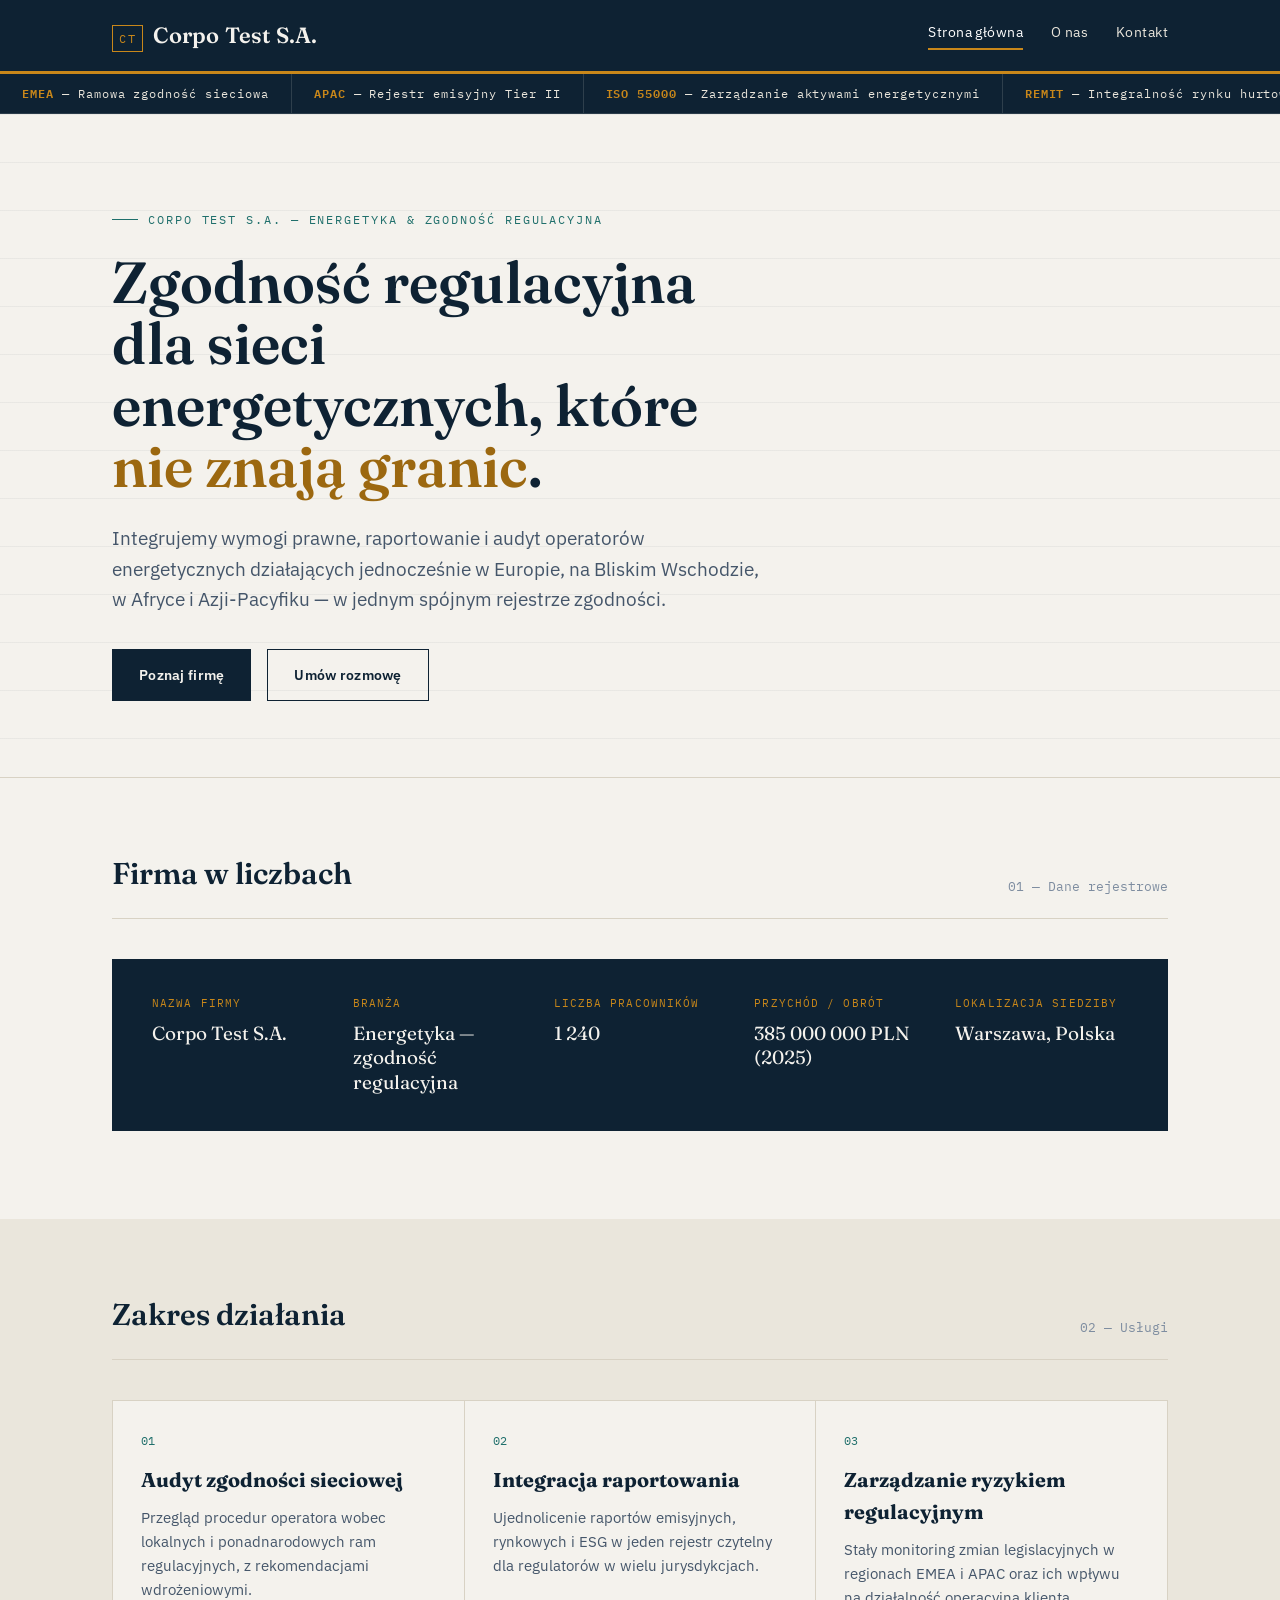
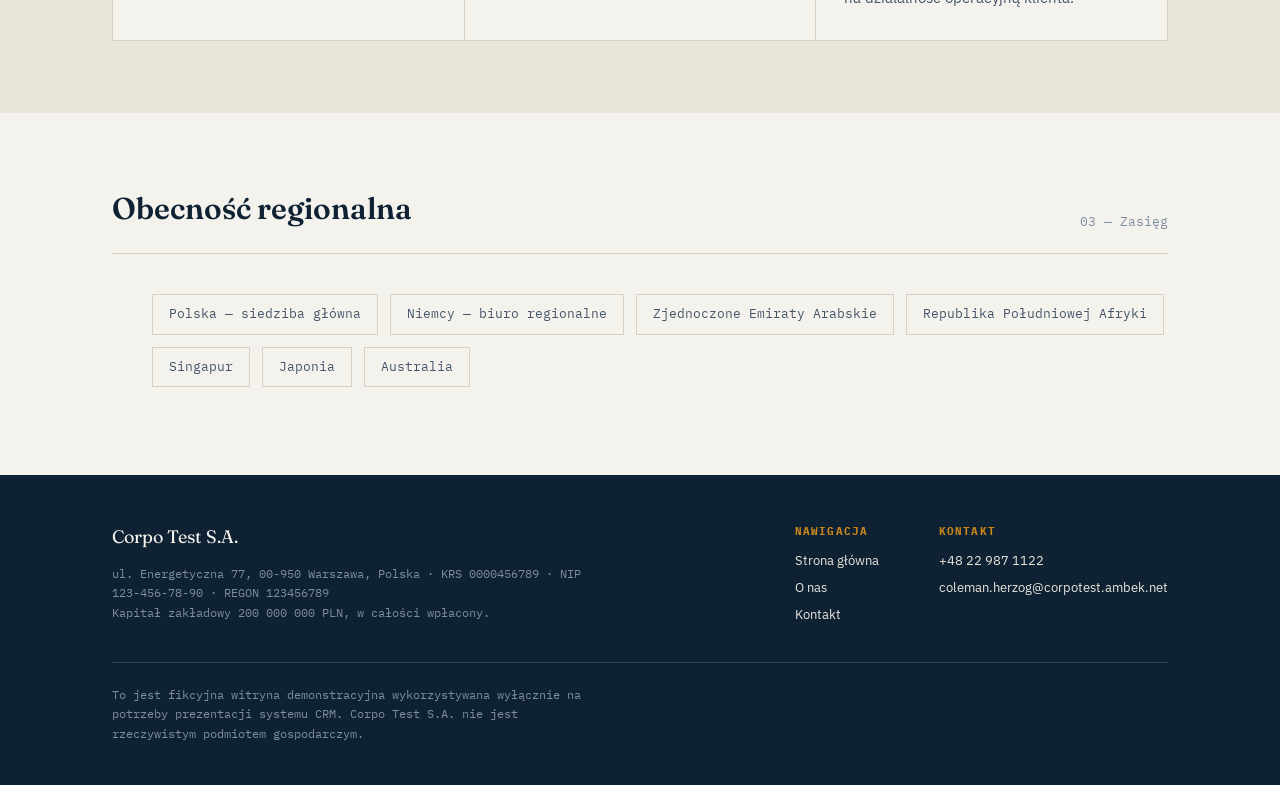
==== CorpoTest/index.html @ f5c0f4e0 "Add files via upload" ====
<!DOCTYPE html>
<html lang="pl">
<head>
<meta charset="UTF-8">
<meta name="viewport" content="width=device-width, initial-scale=1.0">
<title>Corpo Test S.A. — Zgodność regulacyjna w energetyce EMEA/APAC</title>
<meta name="description" content="Corpo Test S.A. — doradztwo i integracja zgodności regulacyjnej dla multinarodowych operatorów energetycznych w regionach EMEA i APAC.">
<link rel="preconnect" href="https://fonts.googleapis.com">
<link href="https://fonts.googleapis.com/css2?family=Fraunces:opsz,wght@9..144,500;9..144,600;9..144,700&family=IBM+Plex+Sans:wght@400;500;600&family=IBM+Plex+Mono:wght@400;500;600&display=swap" rel="stylesheet">
<link rel="stylesheet" href="style.css">
</head>
<body>

<header class="site-header">
  <div class="wrap">
    <a class="brand" href="index.html">
      <span class="brand-mark">CT</span>
      <span class="brand-name">Corpo Test S.A.</span>
    </a>
    <nav class="site-nav">
      <a href="index.html" aria-current="page">Strona główna</a>
      <a href="o-nas.html">O nas</a>
      <a href="kontakt.html">Kontakt</a>
    </nav>
  </div>
</header>

<div class="ledger-strip" aria-hidden="true">
  <div class="ledger-track">
    <span><b>EMEA</b> — Ramowa zgodność sieciowa</span>
    <span><b>APAC</b> — Rejestr emisyjny Tier II</span>
    <span><b>ISO 55000</b> — Zarządzanie aktywami energetycznymi</span>
    <span><b>REMIT</b> — Integralność rynku hurtowego</span>
    <span><b>ESG</b> — Raportowanie łańcucha dostaw</span>
    <span><b>EMEA</b> — Ramowa zgodność sieciowa</span>
    <span><b>APAC</b> — Rejestr emisyjny Tier II</span>
    <span><b>ISO 55000</b> — Zarządzanie aktywami energetycznymi</span>
    <span><b>REMIT</b> — Integralność rynku hurtowego</span>
    <span><b>ESG</b> — Raportowanie łańcucha dostaw</span>
  </div>
</div>

<main>

  <section class="hero gridlines">
    <div class="wrap">
      <div class="eyebrow">Corpo Test S.A. — Energetyka &amp; Zgodność regulacyjna</div>
      <h1>Zgodność regulacyjna dla sieci energetycznych, które <em>nie znają granic</em>.</h1>
      <p class="lede">Integrujemy wymogi prawne, raportowanie i audyt operatorów energetycznych działających jednocześnie w Europie, na Bliskim Wschodzie, w Afryce i Azji-Pacyfiku — w jednym spójnym rejestrze zgodności.</p>
      <div class="btn-row">
        <a class="btn btn-primary" href="o-nas.html">Poznaj firmę</a>
        <a class="btn btn-ghost" href="kontakt.html">Umów rozmowę</a>
      </div>
    </div>
  </section>

  <section>
    <div class="wrap">
      <div class="section-head">
        <h2>Firma w liczbach</h2>
        <span class="num">01 — Dane rejestrowe</span>
      </div>
      <dl class="company-facts">
        <div class="fact">
          <dt>Nazwa firmy</dt>
          <dd data-field="nazwa-firmy">Corpo Test S.A.</dd>
        </div>
        <div class="fact">
          <dt>Branża</dt>
          <dd data-field="branza">Energetyka — zgodność regulacyjna</dd>
        </div>
        <div class="fact">
          <dt>Liczba pracowników</dt>
          <dd data-field="liczba-pracownikow">1 240</dd>
        </div>
        <div class="fact">
          <dt>Przychód / obrót</dt>
          <dd data-field="przychod">385 000 000 PLN (2025)</dd>
        </div>
        <div class="fact">
          <dt>Lokalizacja siedziby</dt>
          <dd data-field="lokalizacja-siedziby">Warszawa, Polska</dd>
        </div>
      </dl>
    </div>
  </section>

  <section class="alt">
    <div class="wrap">
      <div class="section-head">
        <h2>Zakres działania</h2>
        <span class="num">02 — Usługi</span>
      </div>
      <div class="grid-3">
        <div class="card">
          <div class="card-index">01</div>
          <h3>Audyt zgodności sieciowej</h3>
          <p>Przegląd procedur operatora wobec lokalnych i ponadnarodowych ram regulacyjnych, z rekomendacjami wdrożeniowymi.</p>
        </div>
        <div class="card">
          <div class="card-index">02</div>
          <h3>Integracja raportowania</h3>
          <p>Ujednolicenie raportów emisyjnych, rynkowych i ESG w jeden rejestr czytelny dla regulatorów w wielu jurysdykcjach.</p>
        </div>
        <div class="card">
          <div class="card-index">03</div>
          <h3>Zarządzanie ryzykiem regulacyjnym</h3>
          <p>Stały monitoring zmian legislacyjnych w regionach EMEA i APAC oraz ich wpływu na działalność operacyjną klienta.</p>
        </div>
      </div>
    </div>
  </section>

  <section>
    <div class="wrap">
      <div class="section-head">
        <h2>Obecność regionalna</h2>
        <span class="num">03 — Zasięg</span>
      </div>
      <ul class="region-list">
        <li>Polska — siedziba główna</li>
        <li>Niemcy — biuro regionalne</li>
        <li>Zjednoczone Emiraty Arabskie</li>
        <li>Republika Południowej Afryki</li>
        <li>Singapur</li>
        <li>Japonia</li>
        <li>Australia</li>
      </ul>
    </div>
  </section>

</main>

<footer>
  <div class="wrap">
    <div class="foot-top">
      <div>
        <div class="foot-brand">Corpo Test S.A.</div>
        <p class="legal">
          ul. Energetyczna 77, 00-950 Warszawa, Polska · KRS 0000456789 · NIP 123-456-78-90 · REGON 123456789<br>
          Kapitał zakładowy 200 000 000 PLN, w całości wpłacony.
        </p>
      </div>
      <div class="foot-cols">
        <div>
          <h5>Nawigacja</h5>
          <ul>
            <li><a href="index.html">Strona główna</a></li>
            <li><a href="o-nas.html">O nas</a></li>
            <li><a href="kontakt.html">Kontakt</a></li>
          </ul>
        </div>
        <div>
          <h5>Kontakt</h5>
          <ul>
            <li>+48 22 987 1122</li>
            <li>coleman.herzog@corpotest.ambek.net</li>
          </ul>
        </div>
      </div>
    </div>
    <p class="legal">To jest fikcyjna witryna demonstracyjna wykorzystywana wyłącznie na potrzeby prezentacji systemu CRM. Corpo Test S.A. nie jest rzeczywistym podmiotem gospodarczym.</p>
  </div>
</footer>

</body>
</html>
---- CorpoTest/style.css ----
/* ============================================================
   Corpo Test S.A. — demo corporate site
   Tokens
   ============================================================ */
:root{
  --ink:        #0E2233;   /* deep navy — primary text / headers */
  --steel:      #45566A;   /* secondary text */
  --steel-soft: #7E8DA0;   /* muted text / captions */
  --amber:      #C8871A;   /* signature accent — nods to the "Ambek" grid */
  --amber-deep: #9C6810;
  --teal:       #1F6F6B;   /* data / ledger accent */
  --paper:      #F4F2ED;   /* page background */
  --paper-dim:  #EAE6DC;   /* panel background */
  --line:       #D8D2C4;   /* hairline rule */
  --white:      #FFFFFF;

  --display: "Fraunces", "Iowan Old Style", Georgia, serif;
  --body:    "IBM Plex Sans", "Segoe UI", sans-serif;
  --mono:    "IBM Plex Mono", "SFMono-Regular", monospace;
}

*{ box-sizing:border-box; }
html{ scroll-behavior:smooth; }
body{
  margin:0;
  background:var(--paper);
  color:var(--ink);
  font-family:var(--body);
  font-size:16px;
  line-height:1.6;
  -webkit-font-smoothing:antialiased;
}
img{ max-width:100%; display:block; }
a{ color:inherit; }
.wrap{
  max-width:1120px;
  margin:0 auto;
  padding:0 32px;
}

/* ---------------- Grid-line texture (energy + ledger motif) ---------------- */
.gridlines{
  background-image: repeating-linear-gradient(
    to bottom,
    rgba(14,34,51,0.05) 0px,
    rgba(14,34,51,0.05) 1px,
    transparent 1px,
    transparent 48px
  );
}

/* ---------------- Header / nav ---------------- */
.site-header{
  position:sticky; top:0; z-index:40;
  background:var(--ink);
  color:var(--paper);
  border-bottom:3px solid var(--amber);
}
.site-header .wrap{
  display:flex;
  align-items:center;
  justify-content:space-between;
  padding-top:18px;
  padding-bottom:18px;
}
.brand{
  display:flex;
  align-items:baseline;
  gap:10px;
  text-decoration:none;
  color:var(--paper);
}
.brand-mark{
  font-family:var(--mono);
  font-size:12px;
  letter-spacing:0.14em;
  color:var(--amber);
  border:1px solid var(--amber);
  padding:3px 6px;
}
.brand-name{
  font-family:var(--display);
  font-weight:600;
  font-size:22px;
  letter-spacing:0.01em;
}
.site-nav{
  display:flex;
  gap:28px;
  font-size:14px;
  letter-spacing:0.03em;
}
.site-nav a{
  text-decoration:none;
  color:var(--paper-dim);
  padding-bottom:4px;
  border-bottom:2px solid transparent;
  transition:border-color .15s ease, color .15s ease;
}
.site-nav a:hover,
.site-nav a[aria-current="page"]{
  color:var(--white);
  border-bottom-color:var(--amber);
}

/* ---------------- Ledger strip — signature element ----------------
   A running register of the compliance frameworks the (fictional)
   company operates under. Reads like a ticker crossed with a
   regulatory filing stamp. */
.ledger-strip{
  background:var(--ink);
  color:var(--paper-dim);
  overflow:hidden;
  border-bottom:1px solid rgba(244,242,237,0.12);
}
.ledger-track{
  display:flex;
  gap:0;
  font-family:var(--mono);
  font-size:12px;
  letter-spacing:0.08em;
  white-space:nowrap;
  animation:ledger-scroll 38s linear infinite;
  width:max-content;
}
.ledger-track span{
  padding:10px 22px;
  border-right:1px solid rgba(244,242,237,0.14);
  color:var(--paper-dim);
}
.ledger-track span b{ color:var(--amber); font-weight:600; }
@keyframes ledger-scroll{
  from{ transform:translateX(0); }
  to{ transform:translateX(-50%); }
}
@media (prefers-reduced-motion: reduce){
  .ledger-track{ animation:none; }
}

/* ---------------- Hero ---------------- */
.hero{
  padding:96px 0 76px;
  border-bottom:1px solid var(--line);
}
.eyebrow{
  font-family:var(--mono);
  font-size:12px;
  letter-spacing:0.16em;
  text-transform:uppercase;
  color:var(--teal);
  display:flex;
  align-items:center;
  gap:10px;
  margin-bottom:22px;
}
.eyebrow::before{
  content:"";
  width:26px; height:1px;
  background:var(--teal);
  display:inline-block;
}
.hero h1{
  font-family:var(--display);
  font-weight:600;
  font-size:clamp(34px, 5vw, 58px);
  line-height:1.06;
  margin:0 0 26px;
  max-width:16ch;
  color:var(--ink);
}
.hero h1 em{
  font-style:normal;
  color:var(--amber-deep);
}
.hero p.lede{
  font-size:19px;
  color:var(--steel);
  max-width:60ch;
  margin:0 0 34px;
}
.btn-row{ display:flex; gap:16px; flex-wrap:wrap; }
.btn{
  display:inline-block;
  font-family:var(--body);
  font-size:14px;
  font-weight:600;
  letter-spacing:0.02em;
  padding:14px 26px;
  text-decoration:none;
  border:1px solid var(--ink);
}
.btn-primary{
  background:var(--ink);
  color:var(--paper);
}
.btn-primary:hover{ background:var(--amber-deep); border-color:var(--amber-deep); }
.btn-ghost{
  background:transparent;
  color:var(--ink);
}
.btn-ghost:hover{ background:var(--ink); color:var(--paper); }

/* ---------------- Section scaffolding ---------------- */
section{ padding:72px 0; }
section.alt{ background:var(--paper-dim); }
.section-head{
  display:flex;
  justify-content:space-between;
  align-items:flex-end;
  gap:24px;
  margin-bottom:40px;
  border-bottom:1px solid var(--line);
  padding-bottom:20px;
}
.section-head h2{
  font-family:var(--display);
  font-weight:600;
  font-size:30px;
  margin:0;
  color:var(--ink);
}
.section-head .num{
  font-family:var(--mono);
  font-size:13px;
  color:var(--steel-soft);
}

/* ---------------- Company facts block ----------------
   Structured, identically-marked-up on every page so a single
   parser can read it reliably. Do not change field order or
   data-field values across pages. */
.company-facts{
  background:var(--ink);
  color:var(--paper);
  padding:36px 40px;
  display:grid;
  grid-template-columns:repeat(5, 1fr);
  gap:28px;
}
.company-facts .fact dt{
  font-family:var(--mono);
  font-size:11px;
  letter-spacing:0.1em;
  text-transform:uppercase;
  color:var(--amber);
  margin:0 0 8px;
}
.company-facts .fact dd{
  margin:0;
  font-family:var(--display);
  font-size:19px;
  line-height:1.3;
  color:var(--paper);
}
@media (max-width:900px){
  .company-facts{ grid-template-columns:repeat(2,1fr); }
}

/* ---------------- Cards / grid ---------------- */
.grid-3{
  display:grid;
  grid-template-columns:repeat(3, 1fr);
  gap:1px;
  background:var(--line);
  border:1px solid var(--line);
}
.card{
  background:var(--paper);
  padding:30px 28px;
}
.card .card-index{
  font-family:var(--mono);
  font-size:12px;
  color:var(--teal);
  margin-bottom:14px;
}
.card h3{
  font-family:var(--display);
  font-size:20px;
  margin:0 0 10px;
}
.card p{ color:var(--steel); font-size:15px; margin:0; }

/* ---------------- Region strip ---------------- */
.region-list{
  display:flex;
  flex-wrap:wrap;
  gap:12px;
}
.region-list li{
  list-style:none;
  border:1px solid var(--line);
  padding:9px 16px;
  font-size:13px;
  font-family:var(--mono);
  color:var(--steel);
}

/* ---------------- Leadership ---------------- */
.person{
  display:grid;
  grid-template-columns:120px 1fr;
  gap:26px;
  align-items:start;
  padding:26px 0;
  border-top:1px solid var(--line);
}
.person:last-child{ border-bottom:1px solid var(--line); }
.person-mono{
  width:120px; height:120px;
  background:var(--paper-dim);
  border:1px solid var(--line);
  display:flex; align-items:center; justify-content:center;
  font-family:var(--display);
  font-size:34px;
  color:var(--steel-soft);
}
.person h3{
  font-family:var(--display);
  font-size:20px;
  margin:0 0 4px;
}
.person .role{
  font-family:var(--mono);
  font-size:12px;
  color:var(--teal);
  letter-spacing:0.03em;
  margin-bottom:10px;
  display:block;
}
.person p{ color:var(--steel); margin:0; font-size:15px; max-width:60ch; }

/* ---------------- Timeline (o nas) ---------------- */
.timeline{ position:relative; padding-left:26px; }
.timeline::before{
  content:"";
  position:absolute; left:0; top:6px; bottom:6px;
  width:1px; background:var(--line);
}
.tl-item{ position:relative; padding-bottom:34px; }
.tl-item:last-child{ padding-bottom:0; }
.tl-item::before{
  content:"";
  position:absolute; left:-30px; top:4px;
  width:9px; height:9px;
  background:var(--amber);
}
.tl-year{
  font-family:var(--mono);
  font-size:13px;
  color:var(--teal);
  margin-bottom:6px;
  display:block;
}
.tl-item h4{ font-family:var(--display); font-size:18px; margin:0 0 6px; }
.tl-item p{ color:var(--steel); margin:0; font-size:15px; max-width:60ch; }

/* ---------------- Contact page ---------------- */
.contact-grid{
  display:grid;
  grid-template-columns:1.1fr 0.9fr;
  gap:60px;
}
.contact-block{ margin-bottom:30px; }
.contact-block h3{
  font-family:var(--mono);
  font-size:12px;
  letter-spacing:0.1em;
  text-transform:uppercase;
  color:var(--teal);
  margin:0 0 12px;
}
.contact-block p{ margin:0 0 4px; color:var(--ink); font-size:15px; }
.contact-block a{ color:var(--ink); text-decoration:underline; text-decoration-color:var(--amber); }

.field{ margin-bottom:20px; }
.field label{
  display:block;
  font-family:var(--mono);
  font-size:11px;
  letter-spacing:0.08em;
  text-transform:uppercase;
  color:var(--steel);
  margin-bottom:8px;
}
.field input, .field textarea{
  width:100%;
  border:1px solid var(--line);
  background:var(--white);
  padding:12px 14px;
  font-family:var(--body);
  font-size:15px;
  color:var(--ink);
}
.field textarea{ resize:vertical; min-height:120px; }
.demo-note{
  font-family:var(--mono);
  font-size:12px;
  color:var(--steel-soft);
  border:1px dashed var(--line);
  padding:14px 16px;
  margin-top:6px;
}

/* ---------------- Map block ---------------- */
.map-block{
  border:1px solid var(--line);
  background:
    repeating-linear-gradient(0deg, transparent, transparent 23px, var(--line) 23px, var(--line) 24px),
    repeating-linear-gradient(90deg, transparent, transparent 23px, var(--line) 23px, var(--line) 24px),
    var(--paper-dim);
  height:280px;
  position:relative;
}
.map-pin{
  position:absolute; left:52%; top:44%;
  width:14px; height:14px;
  background:var(--amber);
  border:3px solid var(--ink);
  border-radius:50%;
}
.map-caption{
  position:absolute; bottom:14px; left:14px;
  font-family:var(--mono);
  font-size:12px;
  color:var(--steel);
  background:var(--paper);
  padding:4px 8px;
  border:1px solid var(--line);
}

/* ---------------- Footer ---------------- */
footer{
  background:var(--ink);
  color:var(--paper-dim);
  padding:48px 0 30px;
  font-size:13px;
}
footer .foot-top{
  display:flex;
  justify-content:space-between;
  gap:30px;
  flex-wrap:wrap;
  border-bottom:1px solid rgba(244,242,237,0.14);
  padding-bottom:28px;
  margin-bottom:22px;
}
footer .foot-brand{
  font-family:var(--display);
  font-size:18px;
  color:var(--paper);
  margin-bottom:8px;
}
footer .legal{
  font-family:var(--mono);
  font-size:11.5px;
  line-height:1.7;
  color:var(--steel-soft);
  max-width:70ch;
}
footer .foot-cols{
  display:flex;
  gap:60px;
}
footer .foot-cols div h5{
  font-family:var(--mono);
  font-size:11px;
  letter-spacing:0.1em;
  text-transform:uppercase;
  color:var(--amber);
  margin:0 0 10px;
}
footer .foot-cols ul{ list-style:none; margin:0; padding:0; }
footer .foot-cols li{ margin-bottom:6px; }
footer .foot-cols a{ text-decoration:none; color:var(--paper-dim); }
footer .foot-cols a:hover{ color:var(--white); }

@media (max-width:820px){
  .contact-grid{ grid-template-columns:1fr; }
  .grid-3{ grid-template-columns:1fr; }
  .person{ grid-template-columns:80px 1fr; }
  .person-mono{ width:80px; height:80px; font-size:24px; }
  footer .foot-top{ flex-direction:column; }
  .company-facts{ grid-template-columns:1fr 1fr; padding:28px 20px; }
}
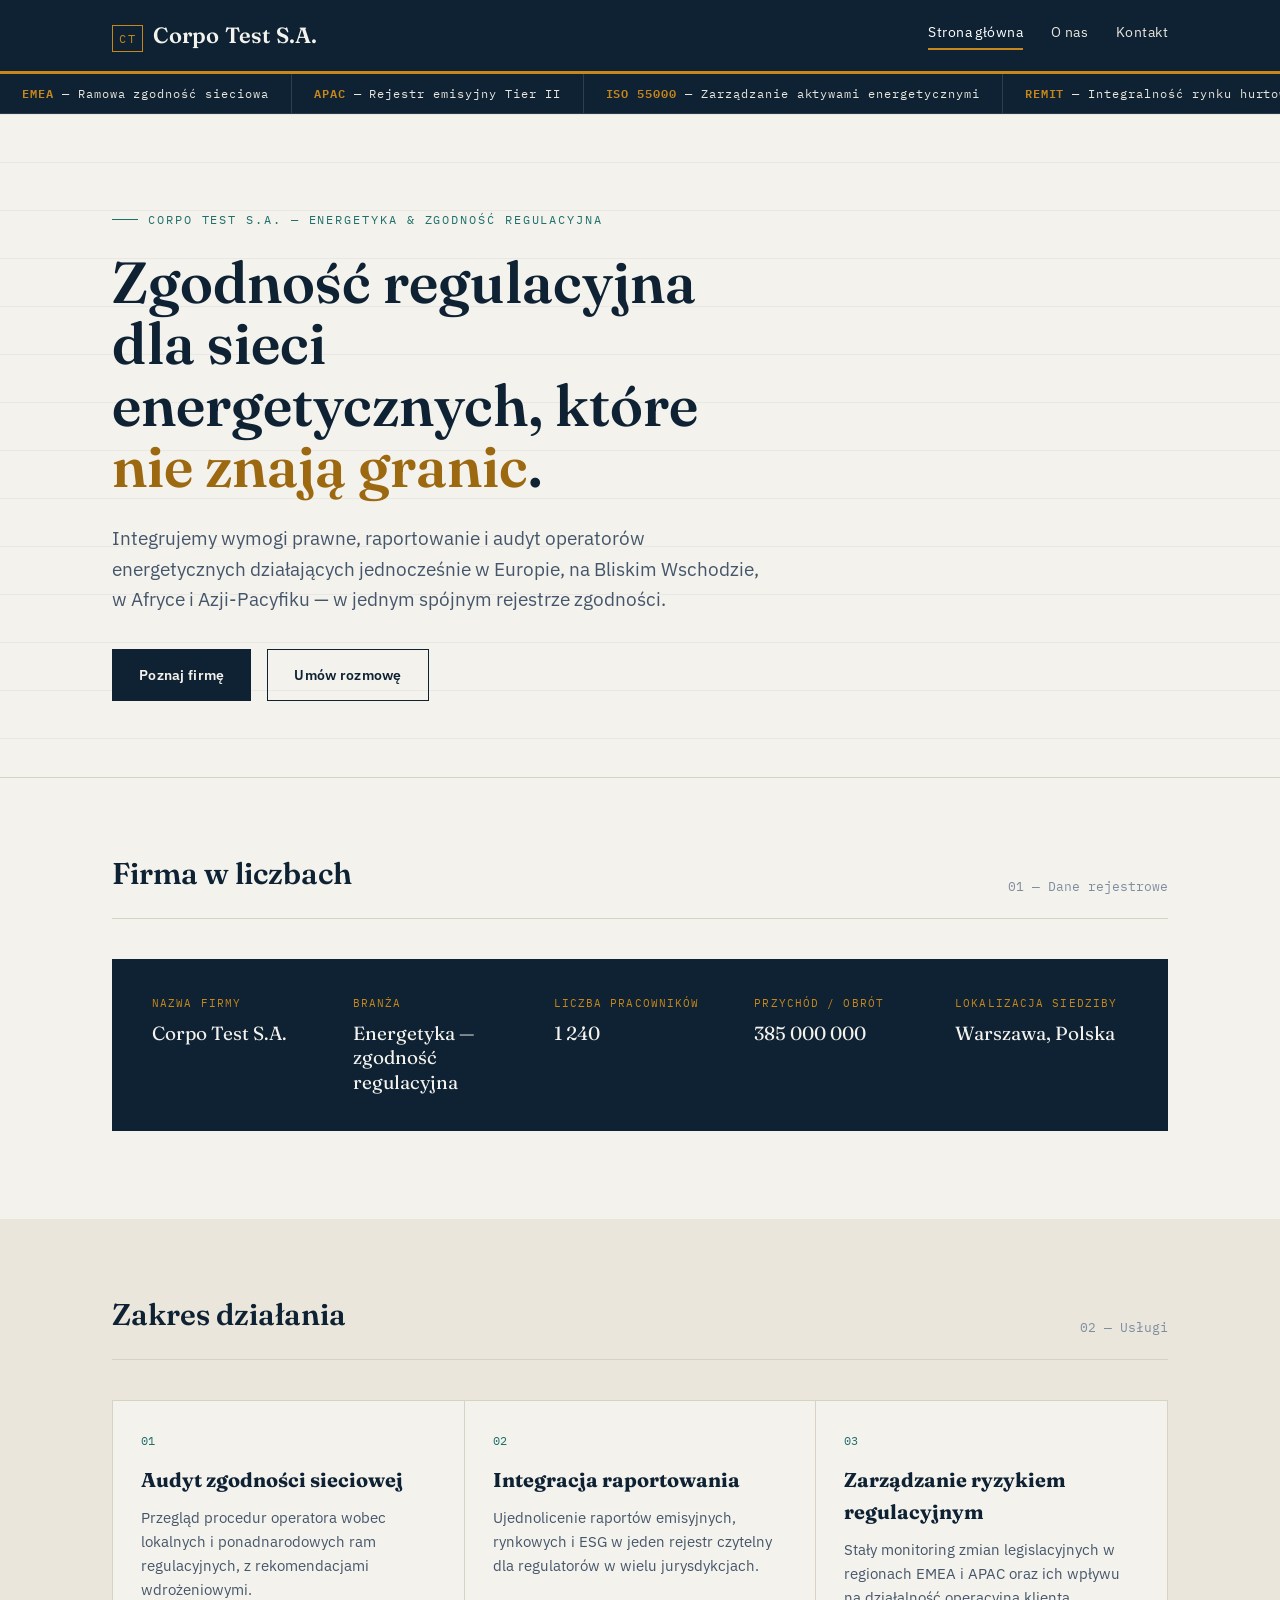
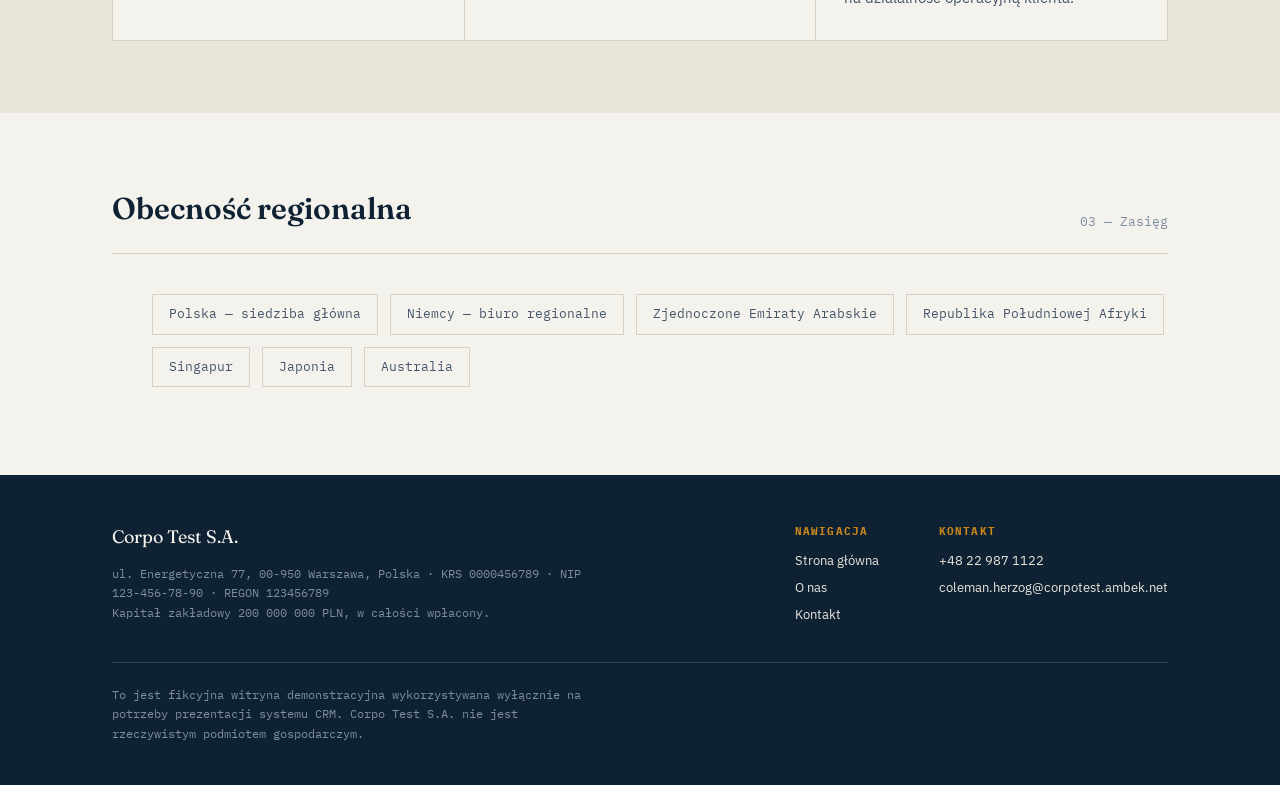
==== commit e6fa0b6d: "Update index.html" ====
--- a/CorpoTest/index.html
+++ b/CorpoTest/index.html
@@ -75,7 +75,7 @@
         </div>
         <div class="fact">
           <dt>Przychód / obrót</dt>
-          <dd data-field="przychod">385 000 000 PLN (2025)</dd>
+          <dd data-field="przychod" data-currency="PLN">385 000 000</dd>
         </div>
         <div class="fact">
           <dt>Lokalizacja siedziby</dt>
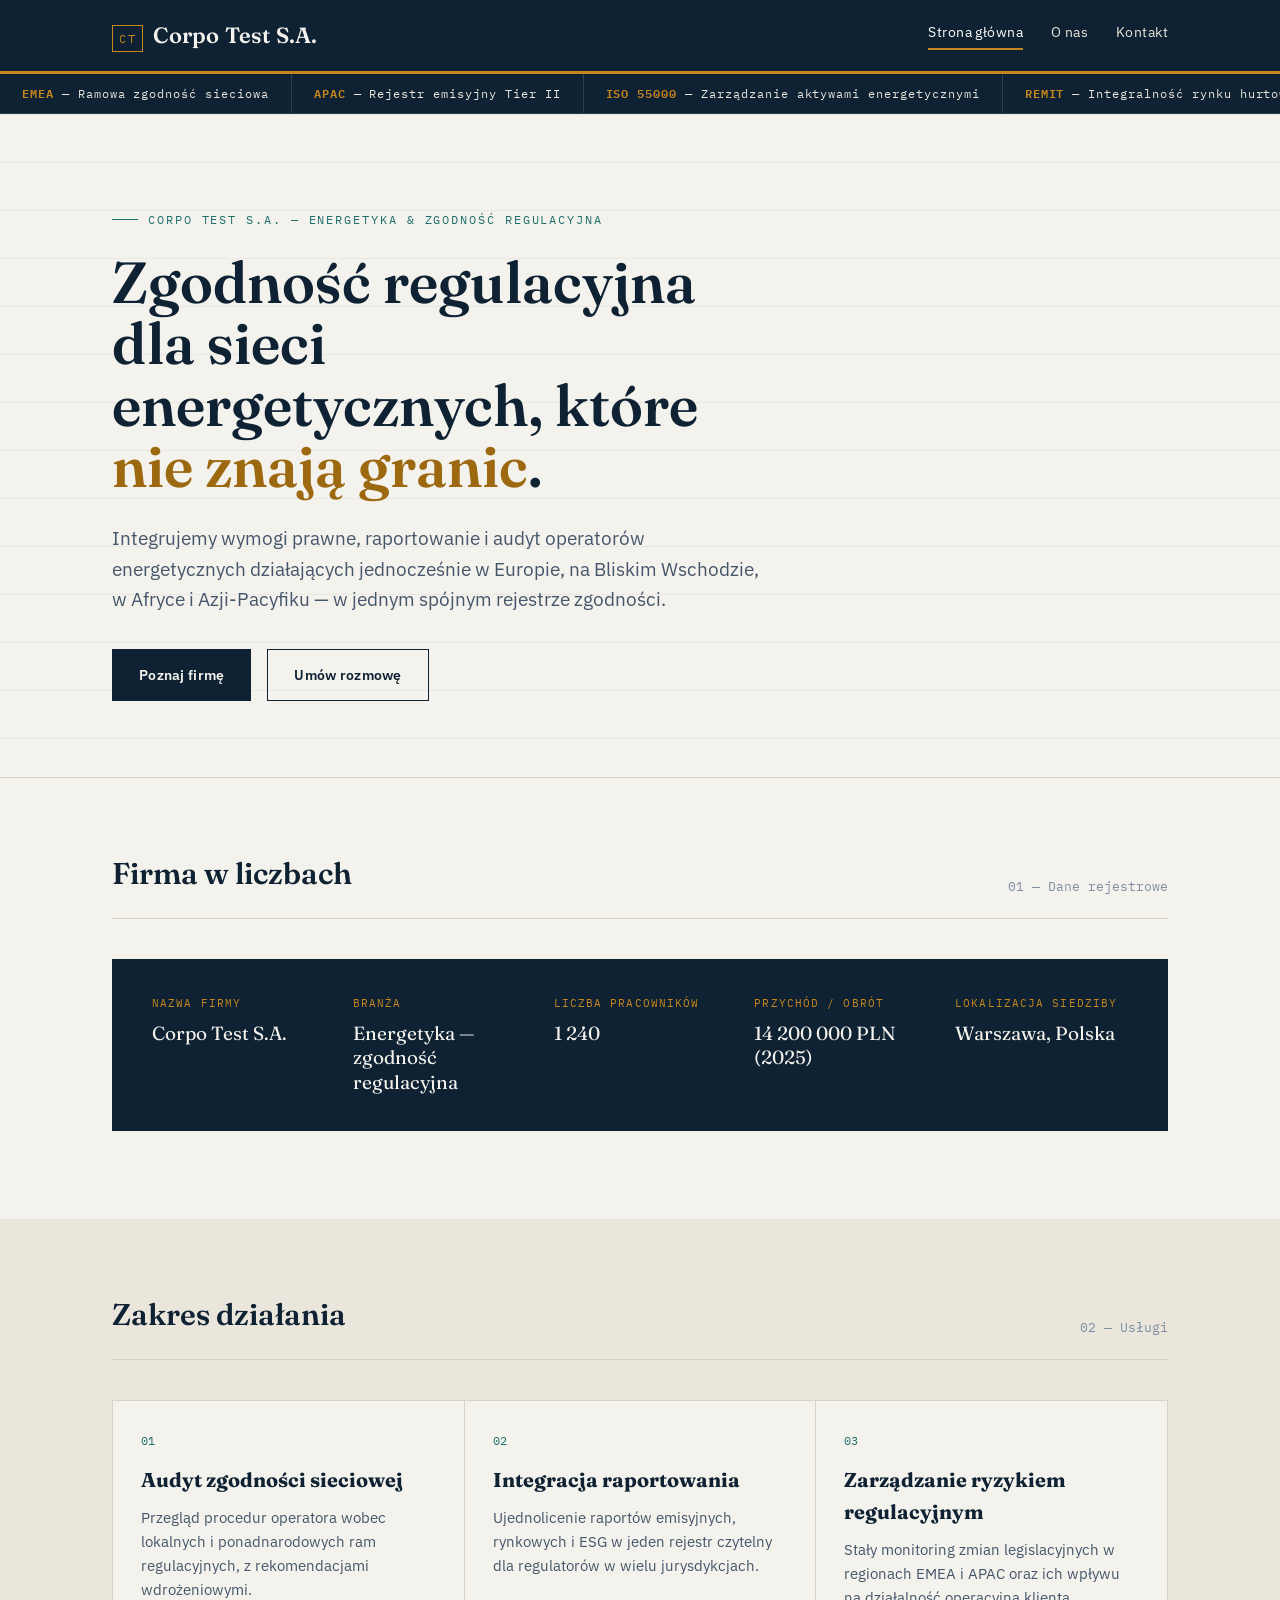
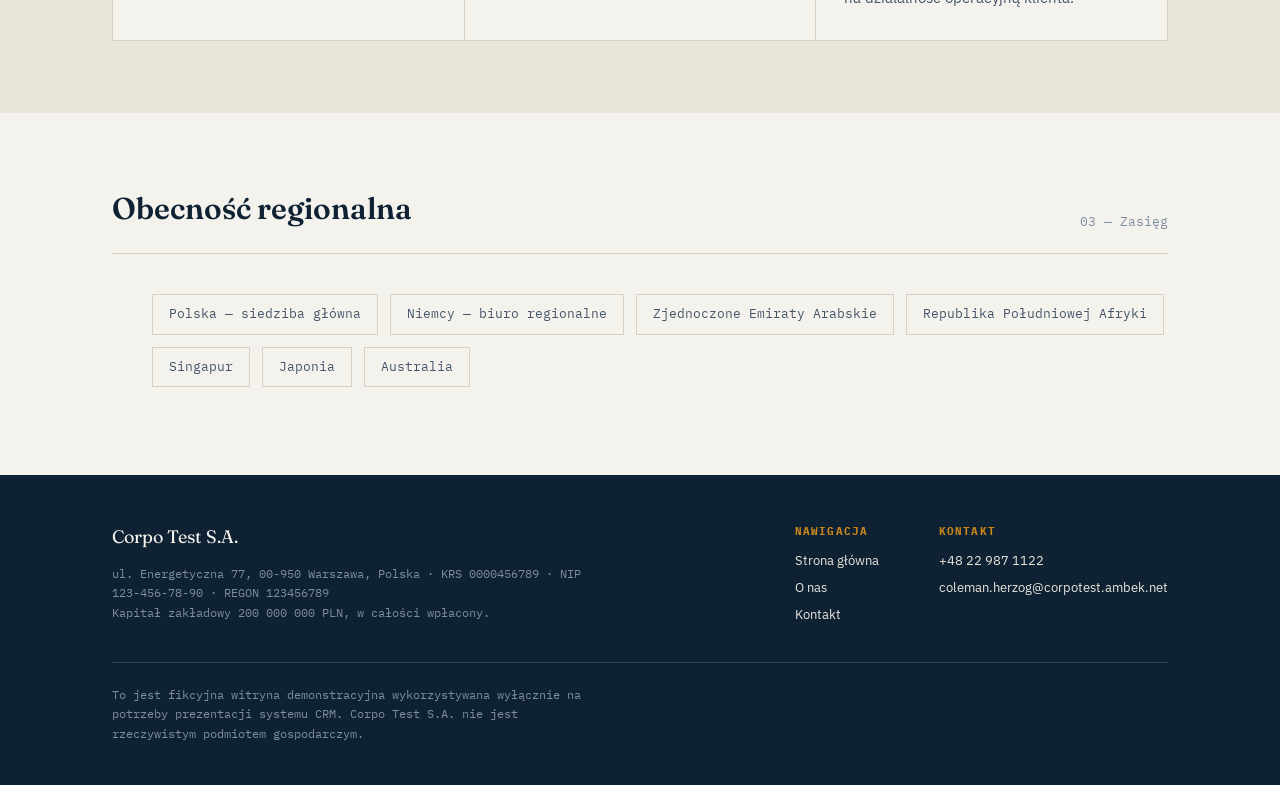
==== commit ccd4d732: "Update index.html" ====
--- a/CorpoTest/index.html
+++ b/CorpoTest/index.html
@@ -75,7 +75,7 @@
         </div>
         <div class="fact">
           <dt>Przychód / obrót</dt>
-          <dd data-field="przychod" data-currency="PLN">385 000 000</dd>
+          <dd data-field="przychod">14 200 000 PLN (2025)</dd>
         </div>
         <div class="fact">
           <dt>Lokalizacja siedziby</dt>
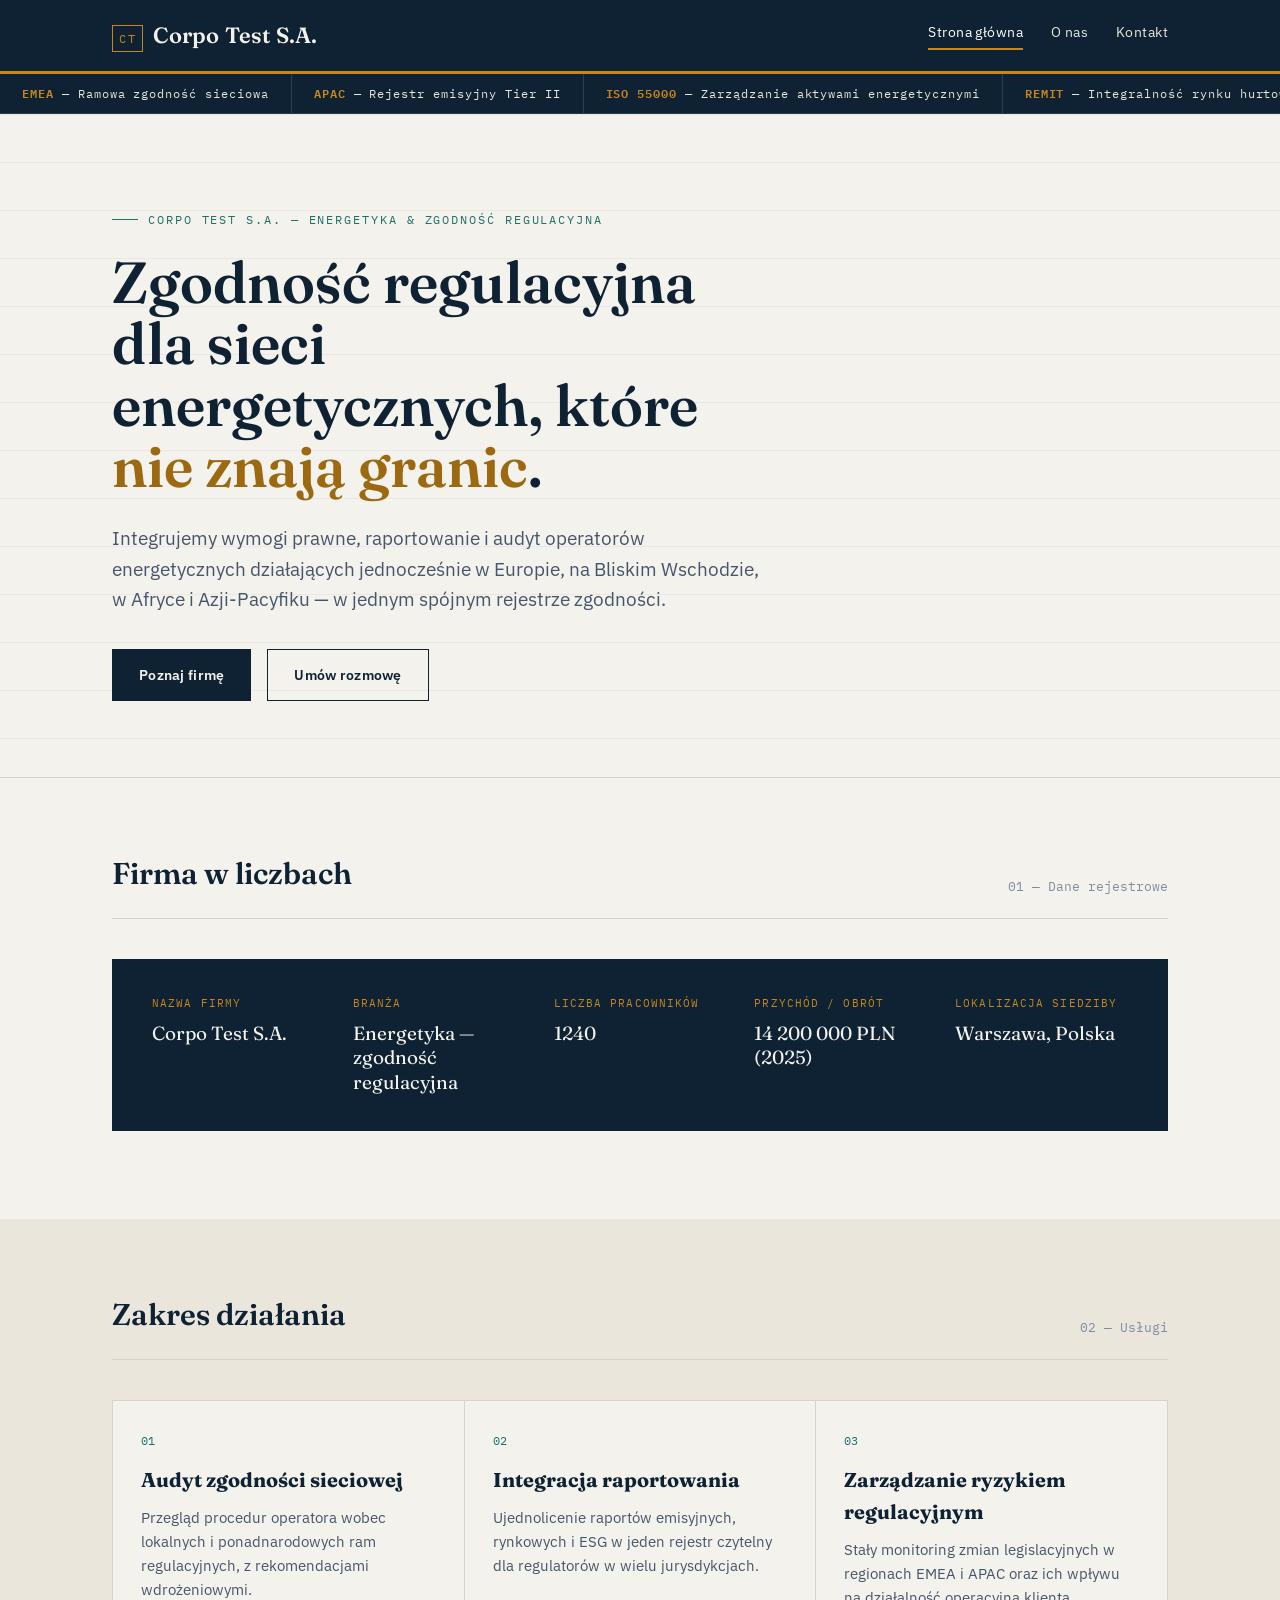
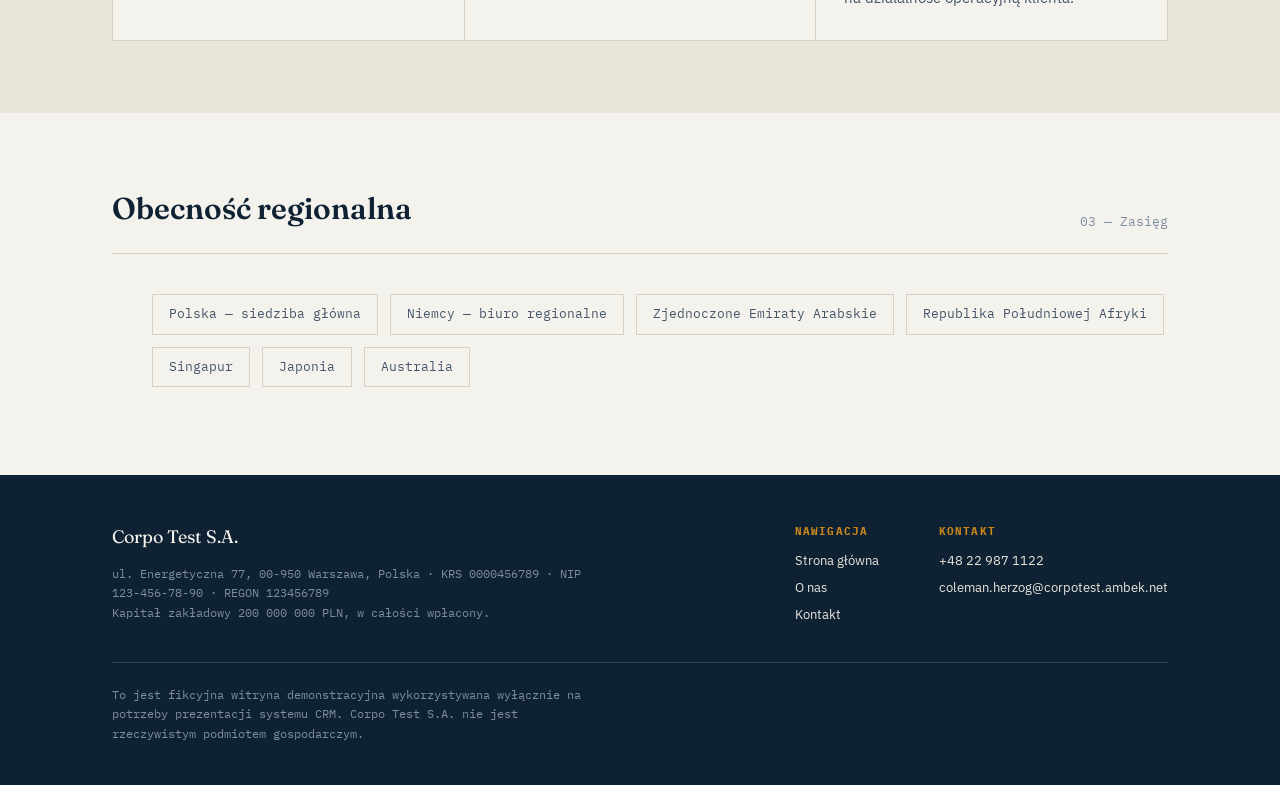
==== commit 82391d63: "Update index.html" ====
--- a/CorpoTest/index.html
+++ b/CorpoTest/index.html
@@ -71,7 +71,7 @@
         </div>
         <div class="fact">
           <dt>Liczba pracowników</dt>
-          <dd data-field="liczba-pracownikow">1 240</dd>
+          <dd data-field="liczba-pracownikow">1240</dd>
         </div>
         <div class="fact">
           <dt>Przychód / obrót</dt>
